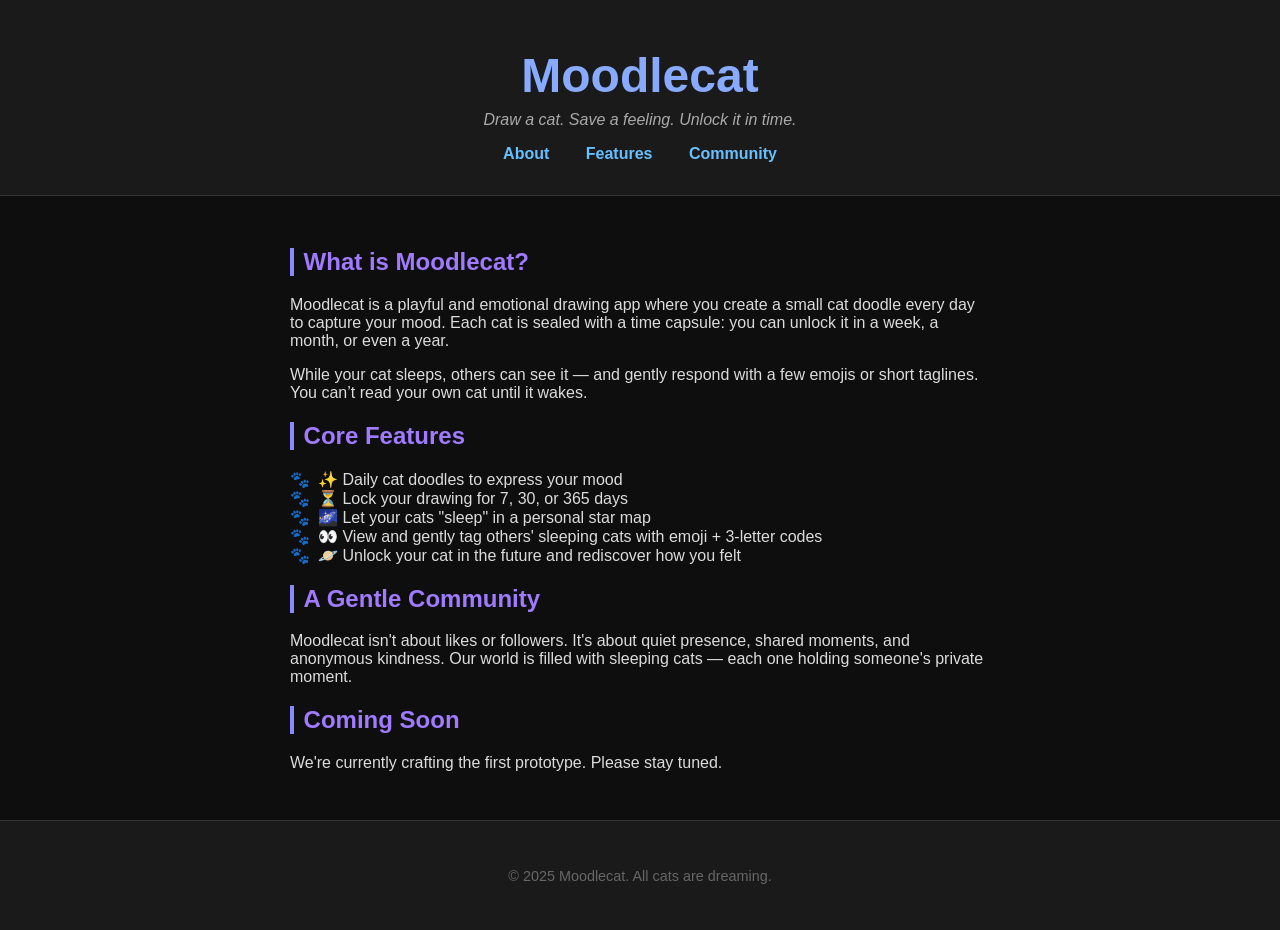
==== index.html @ 03dbb02b "Update index.html" ====
<!DOCTYPE html>
<html lang="en">
<head>
  <meta name="robots" content="noindex, nofollow">
  <meta charset="UTF-8" />
  <meta name="viewport" content="width=device-width, initial-scale=1.0" />
  <title>Moodlecat</title>
  <meta name="description" content="Moodlecat - draw a cat, seal your mood, and open it in time. A gentle creative time capsule app.">
  <meta name="keywords" content="Moodlecat, cat drawing app, mood journal, time capsule, emotional diary, creative log, anonymous messages">
  <meta name="author" content="Moodlecat Team">
  <meta property="og:title" content="Moodlecat" />
  <meta property="og:description" content="Draw a cat. Save a feeling. Unlock it in time." />
  <meta property="og:image" content="https://moodlecat.com/cover.png" />
  <meta property="og:url" content="https://moodlecat.com/" />
  <meta name="twitter:card" content="summary_large_image" />
  <link rel="stylesheet" href="styles.css" />
</head>
<body>
  <header>
    <h1>Moodlecat</h1>
    <p class="tagline">Draw a cat. Save a feeling. Unlock it in time.</p>
    <nav>
      <a href="#about">About</a>
      <a href="#features">Features</a>
      <a href="#community">Community</a>
      <!--<a href="https://github.com/YOUR_GITHUB_USERNAME/moodlecat" target="_blank">GitHub</a>-->
    </nav>
  </header>
  <main>
    <section id="about">
      <h2>What is Moodlecat?</h2>
      <p>Moodlecat is a playful and emotional drawing app where you create a small cat doodle every day to capture your mood. Each cat is sealed with a time capsule: you can unlock it in a week, a month, or even a year.</p>
      <p>While your cat sleeps, others can see it — and gently respond with a few emojis or short taglines. You can’t read your own cat until it wakes.</p>
    </section>
    <section id="features">
      <h2>Core Features</h2>
      <ul>
        <li>✨ Daily cat doodles to express your mood</li>
        <li>⏳ Lock your drawing for 7, 30, or 365 days</li>
        <li>🌌 Let your cats "sleep" in a personal star map</li>
        <li>👀 View and gently tag others' sleeping cats with emoji + 3-letter codes</li>
        <li>🪐 Unlock your cat in the future and rediscover how you felt</li>
      </ul>
    </section>
    <section id="community">
      <h2>A Gentle Community</h2>
      <p>Moodlecat isn't about likes or followers. It's about quiet presence, shared moments, and anonymous kindness. Our world is filled with sleeping cats — each one holding someone's private moment.</p>
    </section>
    <section id="join">
      <h2>Coming Soon</h2>
      <p>We're currently crafting the first prototype. Please stay tuned.</p>
    </section>
  </main>
  <footer>
    <p>&copy; 2025 Moodlecat. All cats are dreaming.</p>
  </footer>
</body>
</html>
---- styles.css ----
body {
  margin: 0;
  font-family: 'Inter', 'Helvetica Neue', sans-serif;
  background: #0e0e0e;
  color: #dcdcdc;
}
header {
  text-align: center;
  padding: 3rem 1rem 2rem;
  background: #1a1a1a;
  border-bottom: 1px solid #333;
}
h1 {
  font-size: 3rem;
  margin: 0;
  color: #88aaff;
}
.tagline {
  font-style: italic;
  color: #aaa;
  margin-top: 0.5rem;
}
nav a {
  margin: 0 1rem;
  color: #66c0ff;
  text-decoration: none;
  font-weight: bold;
}
nav a:hover {
  text-decoration: underline;
}
main {
  padding: 2rem 1rem;
  max-width: 700px;
  margin: auto;
}
h2 {
  border-left: 4px solid #8888ff;
  padding-left: 0.6rem;
  color: #a07aff;
}
ul {
  list-style: none;
  padding-left: 0;
}
ul li::before {
  content: '🐾';
  margin-right: 0.5rem;
}
footer {
  text-align: center;
  padding: 2rem 1rem;
  background: #1a1a1a;
  color: #666;
  font-size: 0.9rem;
  border-top: 1px solid #333;
}
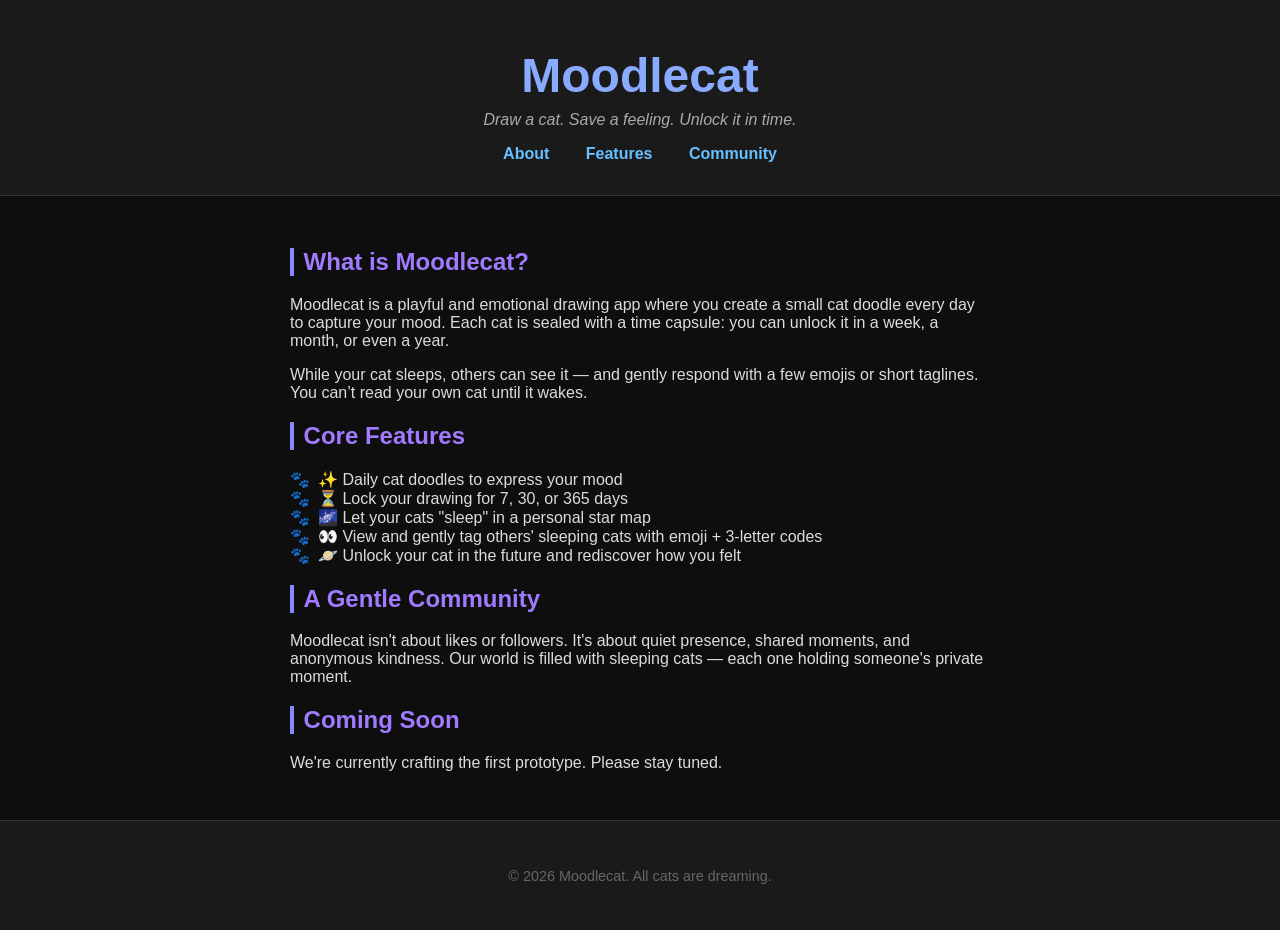
==== commit dc36fddf: "Update index.html" ====
--- a/index.html
+++ b/index.html
@@ -52,7 +52,16 @@
     </section>
   </main>
   <footer>
-    <p>&copy; 2025 Moodlecat. All cats are dreaming.</p>
+    <p>&copy; <span id="year"></span>  Moodlecat. All cats are dreaming.</p>
   </footer>
+    
+  <script>
+    // Set current year in footer
+    document.getElementById('year').textContent = new Date().getFullYear();
+
+  </script>
 </body>
+
+
+
 </html>
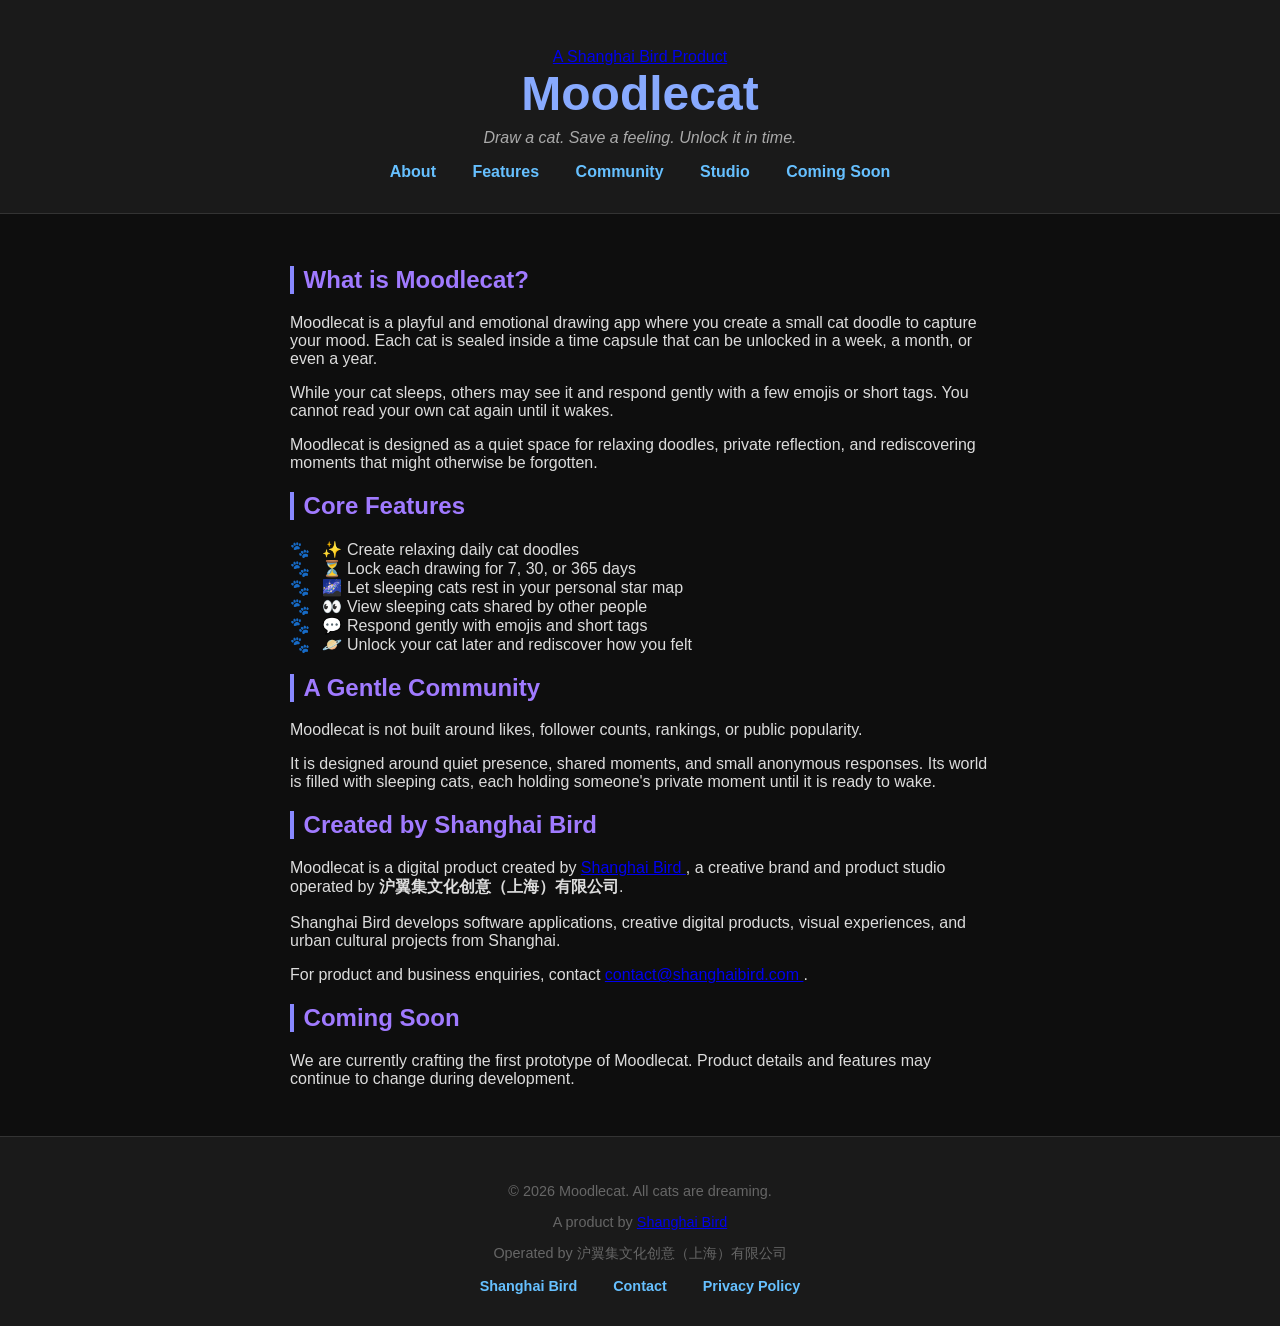
==== commit 61e6f84e: "Update index.html" ====
--- a/index.html
+++ b/index.html
@@ -1,67 +1,292 @@
 <!DOCTYPE html>
 <html lang="en">
 <head>
-  <meta name="robots" content="noindex, nofollow">
   <meta charset="UTF-8" />
-  <meta name="viewport" content="width=device-width, initial-scale=1.0" />
-  <title>Moodlecat</title>
-  <meta name="description" content="Moodlecat - draw a cat, seal your mood, and open it in time. A gentle creative time capsule app.">
-  <meta name="keywords" content="Moodlecat, cat drawing app, mood journal, time capsule, emotional diary, creative log, anonymous messages">
-  <meta name="author" content="Moodlecat Team">
+
+  <meta
+    name="viewport"
+    content="width=device-width, initial-scale=1.0"
+  />
+
+  <meta name="robots" content="index, follow" />
+
+  <title>Moodlecat · A Shanghai Bird Product</title>
+
+  <meta
+    name="description"
+    content="Moodlecat is a gentle creative app by Shanghai Bird. Draw a cat, save a feeling, seal it in a time capsule, and rediscover it in the future."
+  />
+
+  <meta
+    name="keywords"
+    content="Moodlecat, cat drawing app, relaxing doodle, mood journal, time capsule, emotional diary, creative log"
+  />
+
+  <meta
+    name="author"
+    content="沪翼集文化创意（上海）有限公司"
+  />
+
+  <meta
+    name="publisher"
+    content="Shanghai Bird"
+  />
+
+  <meta property="og:type" content="website" />
   <meta property="og:title" content="Moodlecat" />
-  <meta property="og:description" content="Draw a cat. Save a feeling. Unlock it in time." />
-  <meta property="og:image" content="https://moodlecat.com/cover.png" />
-  <meta property="og:url" content="https://moodlecat.com/" />
-  <meta name="twitter:card" content="summary_large_image" />
-  <link rel="stylesheet" href="styles.css" />
+
+  <meta
+    property="og:description"
+    content="Draw a cat. Save a feeling. Unlock it in time."
+  />
+
+  <meta
+    property="og:image"
+    content="https://moodlecat.com/cover.png"
+  />
+
+  <meta
+    property="og:url"
+    content="https://moodlecat.com/"
+  />
+
+  <meta
+    property="og:site_name"
+    content="Moodlecat"
+  />
+
+  <meta
+    name="twitter:card"
+    content="summary_large_image"
+  />
+
+  <link
+    rel="canonical"
+    href="https://moodlecat.com/"
+  />
+
+  <link
+    rel="stylesheet"
+    href="styles.css"
+  />
+
+  <script type="application/ld+json">
+  {
+    "@context": "https://schema.org",
+    "@type": "SoftwareApplication",
+    "name": "Moodlecat",
+    "url": "https://moodlecat.com/",
+    "description": "A gentle creative time capsule app for relaxing doodles and everyday feelings.",
+    "applicationCategory": "LifestyleApplication",
+    "operatingSystem": "iOS",
+    "creator": {
+      "@type": "Organization",
+      "name": "沪翼集文化创意（上海）有限公司",
+      "url": "https://shanghaibird.com/"
+    },
+    "publisher": {
+      "@type": "Organization",
+      "name": "Shanghai Bird",
+      "url": "https://shanghaibird.com/"
+    }
+  }
+  </script>
 </head>
+
 <body>
   <header>
+    <div class="product-owner">
+      <a
+        href="https://shanghaibird.com/"
+        target="_blank"
+        rel="noopener noreferrer"
+      >
+        A Shanghai Bird Product
+      </a>
+    </div>
+
     <h1>Moodlecat</h1>
-    <p class="tagline">Draw a cat. Save a feeling. Unlock it in time.</p>
-    <nav>
+
+    <p class="tagline">
+      Draw a cat. Save a feeling. Unlock it in time.
+    </p>
+
+    <nav aria-label="Primary navigation">
       <a href="#about">About</a>
       <a href="#features">Features</a>
       <a href="#community">Community</a>
-      <!--<a href="https://github.com/YOUR_GITHUB_USERNAME/moodlecat" target="_blank">GitHub</a>-->
+      <a href="#studio">Studio</a>
+      <a href="#join">Coming Soon</a>
     </nav>
   </header>
+
   <main>
     <section id="about">
       <h2>What is Moodlecat?</h2>
-      <p>Moodlecat is a playful and emotional drawing app where you create a small cat doodle every day to capture your mood. Each cat is sealed with a time capsule: you can unlock it in a week, a month, or even a year.</p>
-      <p>While your cat sleeps, others can see it — and gently respond with a few emojis or short taglines. You can’t read your own cat until it wakes.</p>
-    </section>
+
+      <p>
+        Moodlecat is a playful and emotional drawing app where
+        you create a small cat doodle to capture your mood.
+        Each cat is sealed inside a time capsule that can be
+        unlocked in a week, a month, or even a year.
+      </p>
+
+      <p>
+        While your cat sleeps, others may see it and respond
+        gently with a few emojis or short tags. You cannot read
+        your own cat again until it wakes.
+      </p>
+
+      <p>
+        Moodlecat is designed as a quiet space for relaxing
+        doodles, private reflection, and rediscovering moments
+        that might otherwise be forgotten.
+      </p>
+    </section>
+
     <section id="features">
       <h2>Core Features</h2>
+
       <ul>
-        <li>✨ Daily cat doodles to express your mood</li>
-        <li>⏳ Lock your drawing for 7, 30, or 365 days</li>
-        <li>🌌 Let your cats "sleep" in a personal star map</li>
-        <li>👀 View and gently tag others' sleeping cats with emoji + 3-letter codes</li>
-        <li>🪐 Unlock your cat in the future and rediscover how you felt</li>
+        <li>
+          ✨ Create relaxing daily cat doodles
+        </li>
+
+        <li>
+          ⏳ Lock each drawing for 7, 30, or 365 days
+        </li>
+
+        <li>
+          🌌 Let sleeping cats rest in your personal star map
+        </li>
+
+        <li>
+          👀 View sleeping cats shared by other people
+        </li>
+
+        <li>
+          💬 Respond gently with emojis and short tags
+        </li>
+
+        <li>
+          🪐 Unlock your cat later and rediscover how you felt
+        </li>
       </ul>
     </section>
+
     <section id="community">
       <h2>A Gentle Community</h2>
-      <p>Moodlecat isn't about likes or followers. It's about quiet presence, shared moments, and anonymous kindness. Our world is filled with sleeping cats — each one holding someone's private moment.</p>
-    </section>
+
+      <p>
+        Moodlecat is not built around likes, follower counts,
+        rankings, or public popularity.
+      </p>
+
+      <p>
+        It is designed around quiet presence, shared moments,
+        and small anonymous responses. Its world is filled with
+        sleeping cats, each holding someone's private moment
+        until it is ready to wake.
+      </p>
+    </section>
+
+    <section id="studio">
+      <h2>Created by Shanghai Bird</h2>
+
+      <p>
+        Moodlecat is a digital product created by
+        <a
+          href="https://shanghaibird.com/"
+          target="_blank"
+          rel="noopener noreferrer"
+        >
+          Shanghai Bird
+        </a>,
+        a creative brand and product studio operated by
+        <strong>沪翼集文化创意（上海）有限公司</strong>.
+      </p>
+
+      <p>
+        Shanghai Bird develops software applications,
+        creative digital products, visual experiences,
+        and urban cultural projects from Shanghai.
+      </p>
+
+      <p>
+        For product and business enquiries, contact
+        <a href="mailto:contact@shanghaibird.com">
+          contact@shanghaibird.com
+        </a>.
+      </p>
+    </section>
+
     <section id="join">
       <h2>Coming Soon</h2>
-      <p>We're currently crafting the first prototype. Please stay tuned.</p>
+
+      <p>
+        We are currently crafting the first prototype of
+        Moodlecat. Product details and features may continue
+        to change during development.
+      </p>
     </section>
   </main>
+
   <footer>
-    <p>&copy; <span id="year"></span>  Moodlecat. All cats are dreaming.</p>
+    <div class="footer-brand">
+      <p>
+        &copy;
+        <span id="year"></span>
+        Moodlecat. All cats are dreaming.
+      </p>
+
+      <p>
+        A product by
+        <a
+          href="https://shanghaibird.com/"
+          target="_blank"
+          rel="noopener noreferrer"
+        >
+          Shanghai Bird
+        </a>
+      </p>
+
+      <p>
+        Operated by 沪翼集文化创意（上海）有限公司
+      </p>
+    </div>
+
+    <nav
+      class="footer-links"
+      aria-label="Footer navigation"
+    >
+      <a href="https://shanghaibird.com/">
+        Shanghai Bird
+      </a>
+
+      <a href="mailto:contact@shanghaibird.com">
+        Contact
+      </a>
+
+      <!-- Replace this URL with the actual Moodlecat privacy policy URL -->
+      <a href="/privacy.html">
+        Privacy Policy
+      </a>
+    </nav>
   </footer>
-    
+
   <script>
     // Set current year in footer
-    document.getElementById('year').textContent = new Date().getFullYear();
-
+    (function () {
+      var yearElement = document.getElementById("year");
+
+      if (!yearElement) {
+        return;
+      }
+
+      yearElement.textContent = String(
+        new Date().getFullYear()
+      );
+    })();
   </script>
 </body>
-
-
-
 </html>
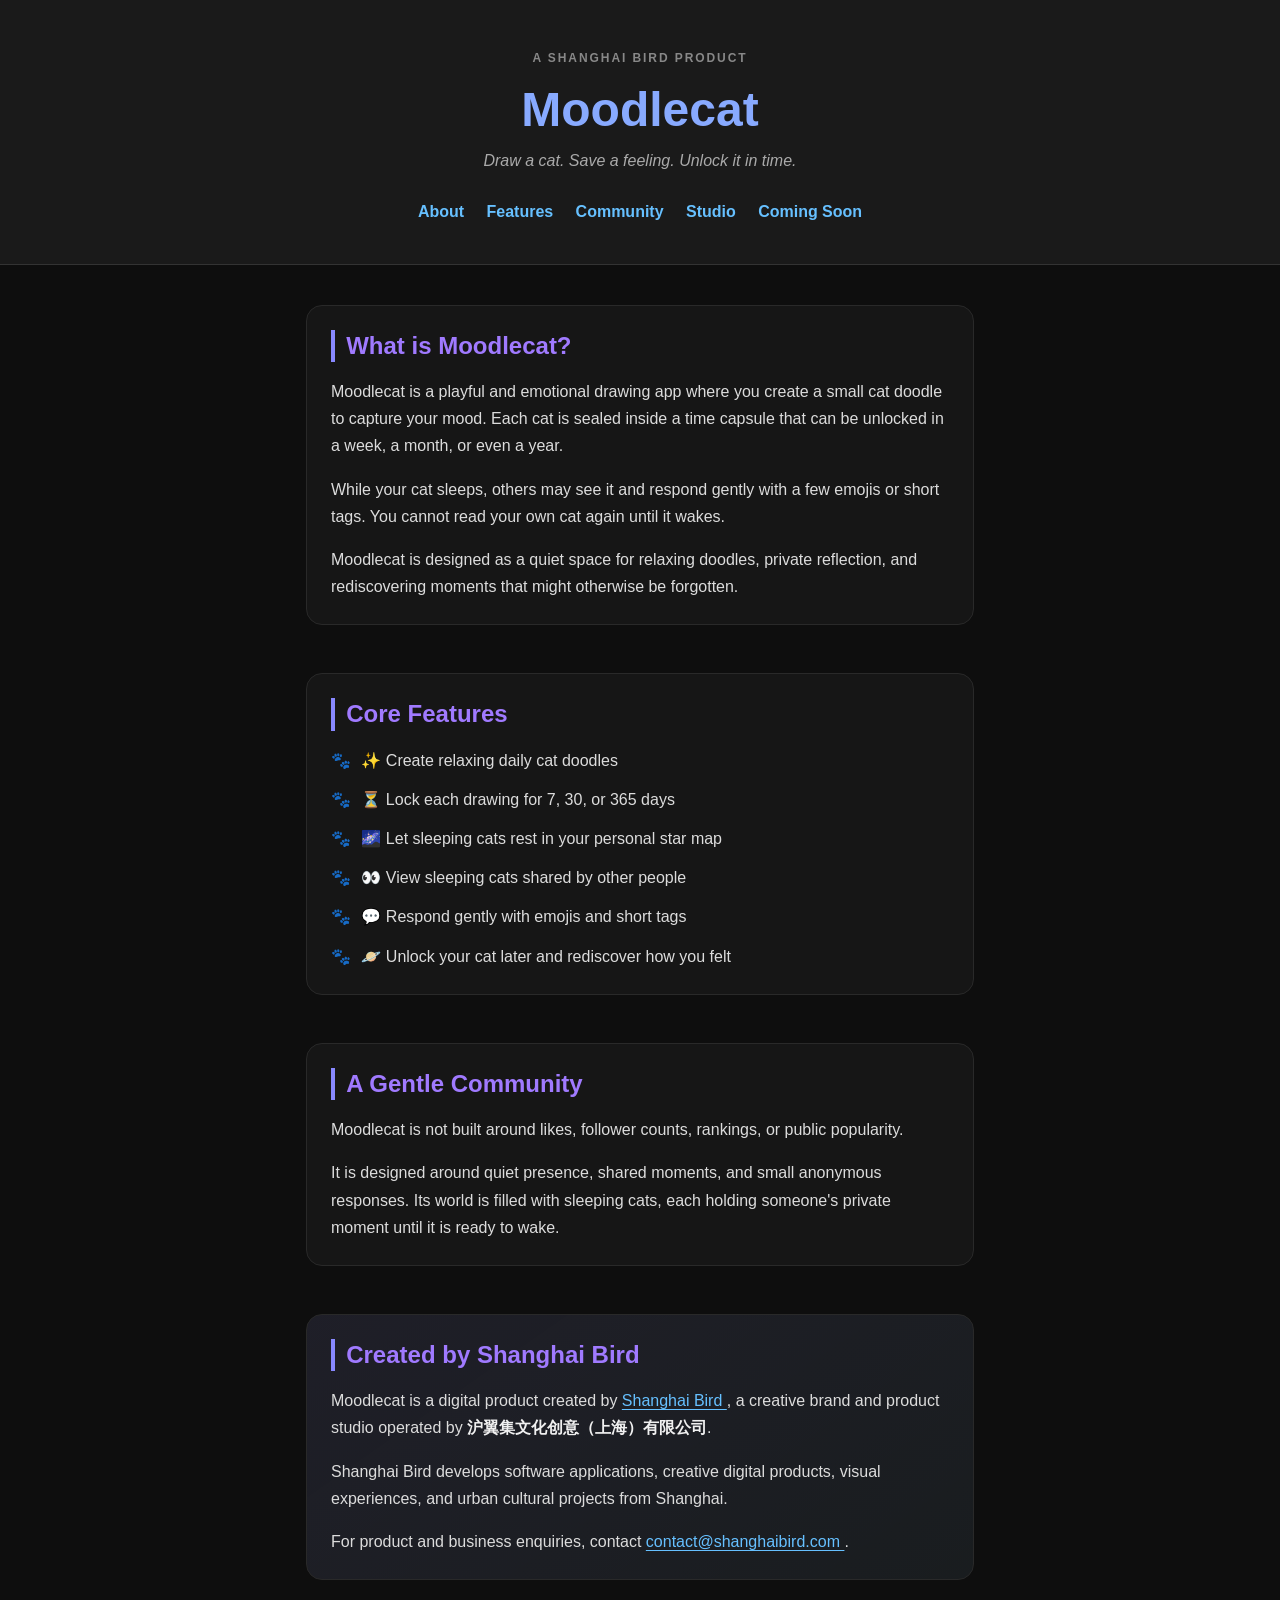
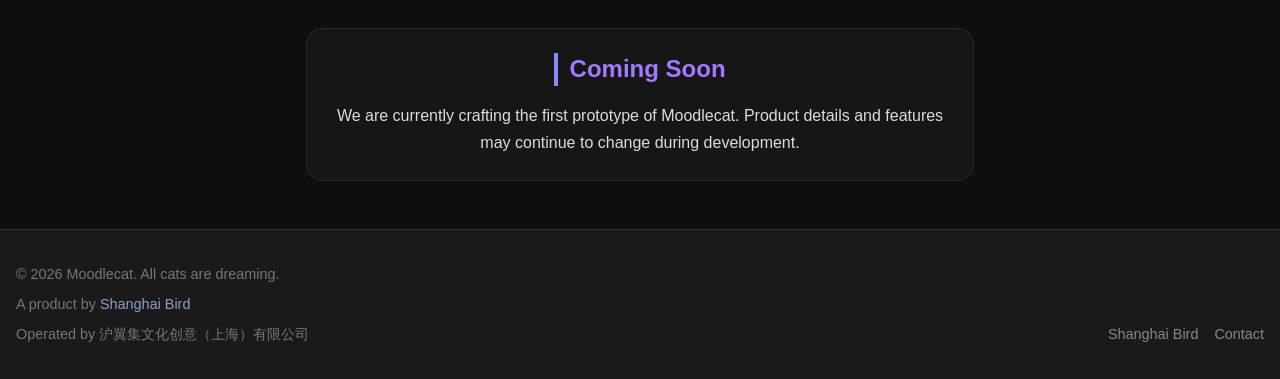
==== commit f81b6fa3: "Update index.html" ====
--- a/index.html
+++ b/index.html
@@ -259,7 +259,7 @@
       class="footer-links"
       aria-label="Footer navigation"
     >
-      <a href="https://shanghaibird.com/">
+      <a href="https://shanghaibird.com/" target="_blank">
         Shanghai Bird
       </a>
 
@@ -267,10 +267,10 @@
         Contact
       </a>
 
-      <!-- Replace this URL with the actual Moodlecat privacy policy URL -->
+      <!-- Replace this URL with the actual Moodlecat privacy policy URL 
       <a href="/privacy.html">
         Privacy Policy
-      </a>
+      </a>-->
     </nav>
   </footer>
 
--- a/styles.css
+++ b/styles.css
@@ -1,57 +1,359 @@
+/* Global */
+* {
+  box-sizing: border-box;
+}
+
+html {
+  scroll-behavior: smooth;
+}
+
 body {
   margin: 0;
-  font-family: 'Inter', 'Helvetica Neue', sans-serif;
+
+  font-family:
+    "Inter",
+    "Helvetica Neue",
+    Arial,
+    sans-serif;
+
   background: #0e0e0e;
   color: #dcdcdc;
-}
+
+  line-height: 1.7;
+}
+
+a {
+  color: #66c0ff;
+  text-underline-offset: 3px;
+  text-decoration-thickness: 1px;
+}
+
+a:hover {
+  color: #9dd8ff;
+}
+
+button,
+a {
+  -webkit-tap-highlight-color: transparent;
+}
+
+/* Header */
 header {
+  padding: 3rem 1rem 2.4rem;
+
   text-align: center;
-  padding: 3rem 1rem 2rem;
+
   background: #1a1a1a;
   border-bottom: 1px solid #333;
 }
+
+.product-owner {
+  margin-bottom: 0.8rem;
+
+  font-size: 0.75rem;
+  font-weight: 600;
+  letter-spacing: 0.16em;
+
+  text-transform: uppercase;
+}
+
+.product-owner a {
+  color: #888;
+  text-decoration: none;
+}
+
+.product-owner a:hover {
+  color: #b7b7b7;
+}
+
 h1 {
+  margin: 0;
+
   font-size: 3rem;
-  margin: 0;
+  line-height: 1.2;
+
   color: #88aaff;
 }
+
 .tagline {
+  margin-top: 0.5rem;
+  margin-bottom: 1.5rem;
+
   font-style: italic;
   color: #aaa;
-  margin-top: 0.5rem;
-}
+}
+
+/* Navigation */
+header nav {
+  display: flex;
+  justify-content: center;
+  flex-wrap: wrap;
+  gap: 0.75rem 1.4rem;
+}
+
 nav a {
-  margin: 0 1rem;
   color: #66c0ff;
+
+  font-weight: 600;
   text-decoration: none;
-  font-weight: bold;
-}
+}
+
 nav a:hover {
   text-decoration: underline;
 }
+
+/* Main content */
 main {
+  width: 100%;
+  max-width: 700px;
+
+  margin: 0 auto;
+  padding: 2.5rem 1rem 3rem;
+}
+
+section {
+  margin-bottom: 3rem;
+}
+
+section:last-child {
+  margin-bottom: 0;
+}
+
+h2 {
+  margin-top: 0;
+  margin-bottom: 1rem;
+  padding-left: 0.7rem;
+
+  font-size: 1.5rem;
+  line-height: 1.35;
+
+  color: #a07aff;
+  border-left: 4px solid #8888ff;
+}
+
+p {
+  margin-top: 0;
+  margin-bottom: 1rem;
+}
+
+p:last-child {
+  margin-bottom: 0;
+}
+
+strong {
+  color: #eeeeee;
+  font-weight: 600;
+}
+
+/* Feature list */
+ul {
+  margin: 0;
+  padding-left: 0;
+
+  list-style: none;
+}
+
+ul li {
+  position: relative;
+
+  margin-bottom: 0.75rem;
+  padding-left: 1.9rem;
+}
+
+ul li:last-child {
+  margin-bottom: 0;
+}
+
+ul li::before {
+  content: "🐾";
+
+  position: absolute;
+  left: 0;
+  top: 0;
+}
+
+/* Section cards */
+#about,
+#features,
+#community,
+#studio,
+#join {
+  padding: 1.5rem;
+
+  background: #161616;
+  border: 1px solid #292929;
+  border-radius: 16px;
+}
+
+#studio {
+  background:
+    linear-gradient(
+      145deg,
+      rgba(136, 136, 255, 0.08),
+      rgba(102, 192, 255, 0.04)
+    ),
+    #161616;
+}
+
+#studio strong {
+  color: #f0f0f0;
+}
+
+/* Coming soon section */
+#join {
+  text-align: center;
+}
+
+#join h2 {
+  display: inline-block;
+}
+
+/* Footer */
+footer {
   padding: 2rem 1rem;
-  max-width: 700px;
-  margin: auto;
-}
-h2 {
-  border-left: 4px solid #8888ff;
-  padding-left: 0.6rem;
-  color: #a07aff;
-}
-ul {
-  list-style: none;
-  padding-left: 0;
-}
-ul li::before {
-  content: '🐾';
-  margin-right: 0.5rem;
-}
-footer {
-  text-align: center;
-  padding: 2rem 1rem;
+
+  display: flex;
+  justify-content: space-between;
+  align-items: flex-end;
+  flex-wrap: wrap;
+  gap: 1.5rem;
+
   background: #1a1a1a;
-  color: #666;
+  color: #777;
+
   font-size: 0.9rem;
+
   border-top: 1px solid #333;
-}+}
+
+.footer-brand {
+  max-width: 620px;
+
+  text-align: left;
+}
+
+.footer-brand p {
+  margin: 0;
+}
+
+.footer-brand p + p {
+  margin-top: 0.35rem;
+}
+
+.footer-brand a {
+  color: #8d9fc7;
+  text-decoration: none;
+}
+
+.footer-brand a:hover {
+  color: #b6c7ef;
+  text-decoration: underline;
+}
+
+.footer-links {
+  display: flex;
+  justify-content: flex-end;
+  flex-wrap: wrap;
+  gap: 0.75rem 1rem;
+
+  text-align: right;
+}
+
+.footer-links a {
+  color: #888;
+  font-weight: 500;
+  white-space: nowrap;
+
+  text-decoration: none;
+}
+
+.footer-links a:hover {
+  color: #bbb;
+  text-decoration: underline;
+}
+
+/* Selection */
+::selection {
+  color: #ffffff;
+  background: rgba(136, 136, 255, 0.55);
+}
+
+/* Accessibility */
+a:focus-visible {
+  outline: 2px solid #88aaff;
+  outline-offset: 4px;
+  border-radius: 3px;
+}
+
+/* Tablet and mobile */
+@media (max-width: 720px) {
+  header {
+    padding: 2.5rem 1rem 2rem;
+  }
+
+  h1 {
+    font-size: 2.5rem;
+  }
+
+  main {
+    padding-top: 2rem;
+  }
+
+  footer {
+    align-items: flex-start;
+    flex-direction: column;
+  }
+
+  .footer-links {
+    justify-content: flex-start;
+    text-align: left;
+  }
+}
+
+@media (max-width: 480px) {
+  header {
+    padding: 2.2rem 1rem 1.8rem;
+  }
+
+  h1 {
+    font-size: 2.15rem;
+  }
+
+  .tagline {
+    font-size: 0.95rem;
+  }
+
+  header nav {
+    gap: 0.6rem 1rem;
+  }
+
+  header nav a {
+    font-size: 0.9rem;
+  }
+
+  main {
+    padding: 1.5rem 0.85rem 2.5rem;
+  }
+
+  section {
+    margin-bottom: 1.8rem;
+  }
+
+  #about,
+  #features,
+  #community,
+  #studio,
+  #join {
+    padding: 1.2rem;
+    border-radius: 14px;
+  }
+
+  h2 {
+    font-size: 1.3rem;
+  }
+
+  footer {
+    padding: 1.6rem 1rem;
+    font-size: 0.82rem;
+  }
+}
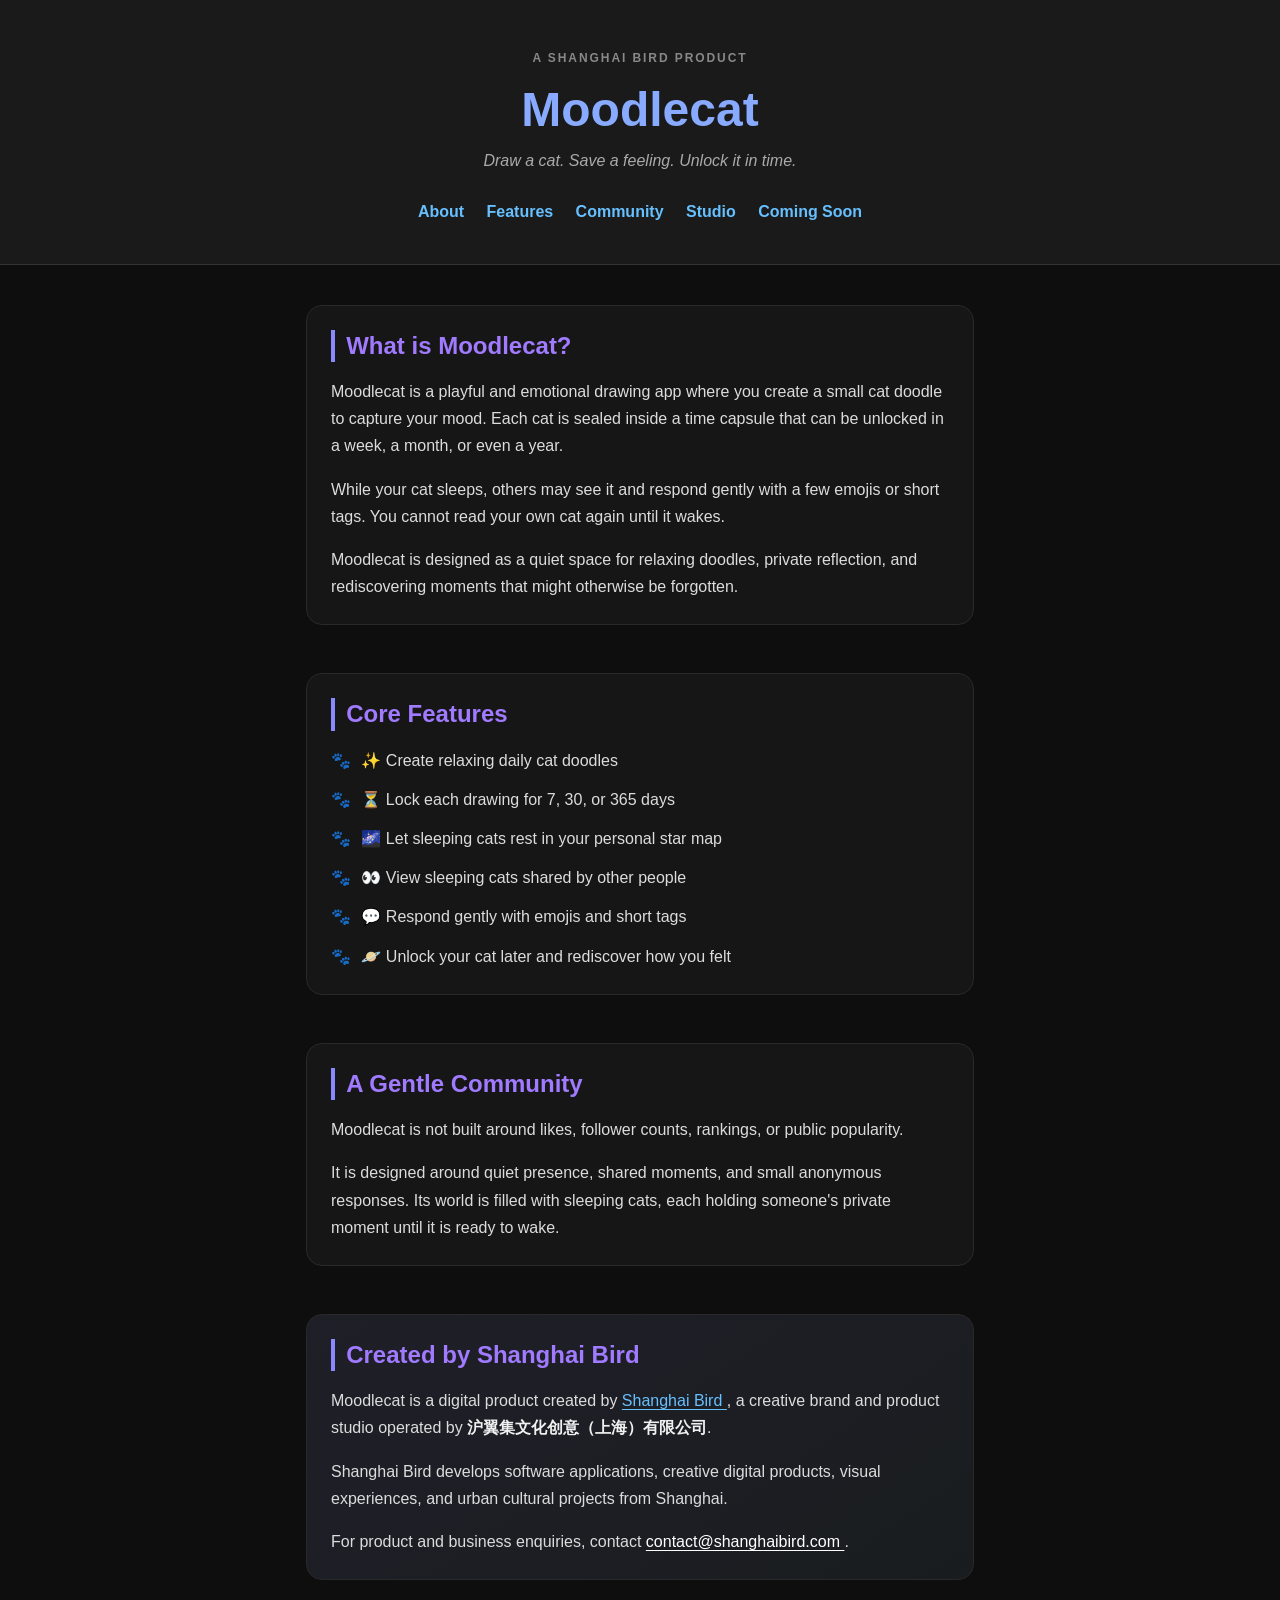
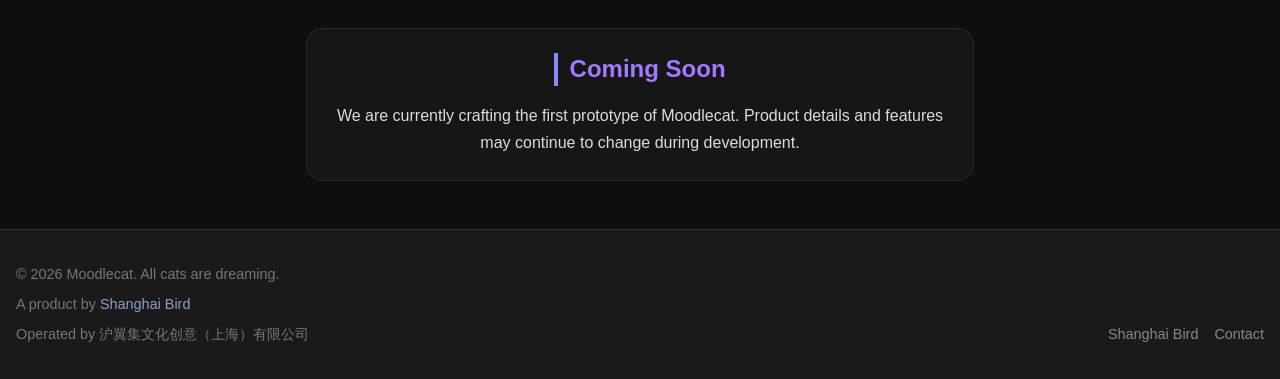
==== commit 78a190c3: "Update index.html" ====
--- a/index.html
+++ b/index.html
@@ -214,7 +214,7 @@
 
       <p>
         For product and business enquiries, contact
-        <a href="mailto:contact@shanghaibird.com">
+        <a href="mailto:contact@shanghaibird.com" style="color:#fff;">
           contact@shanghaibird.com
         </a>.
       </p>
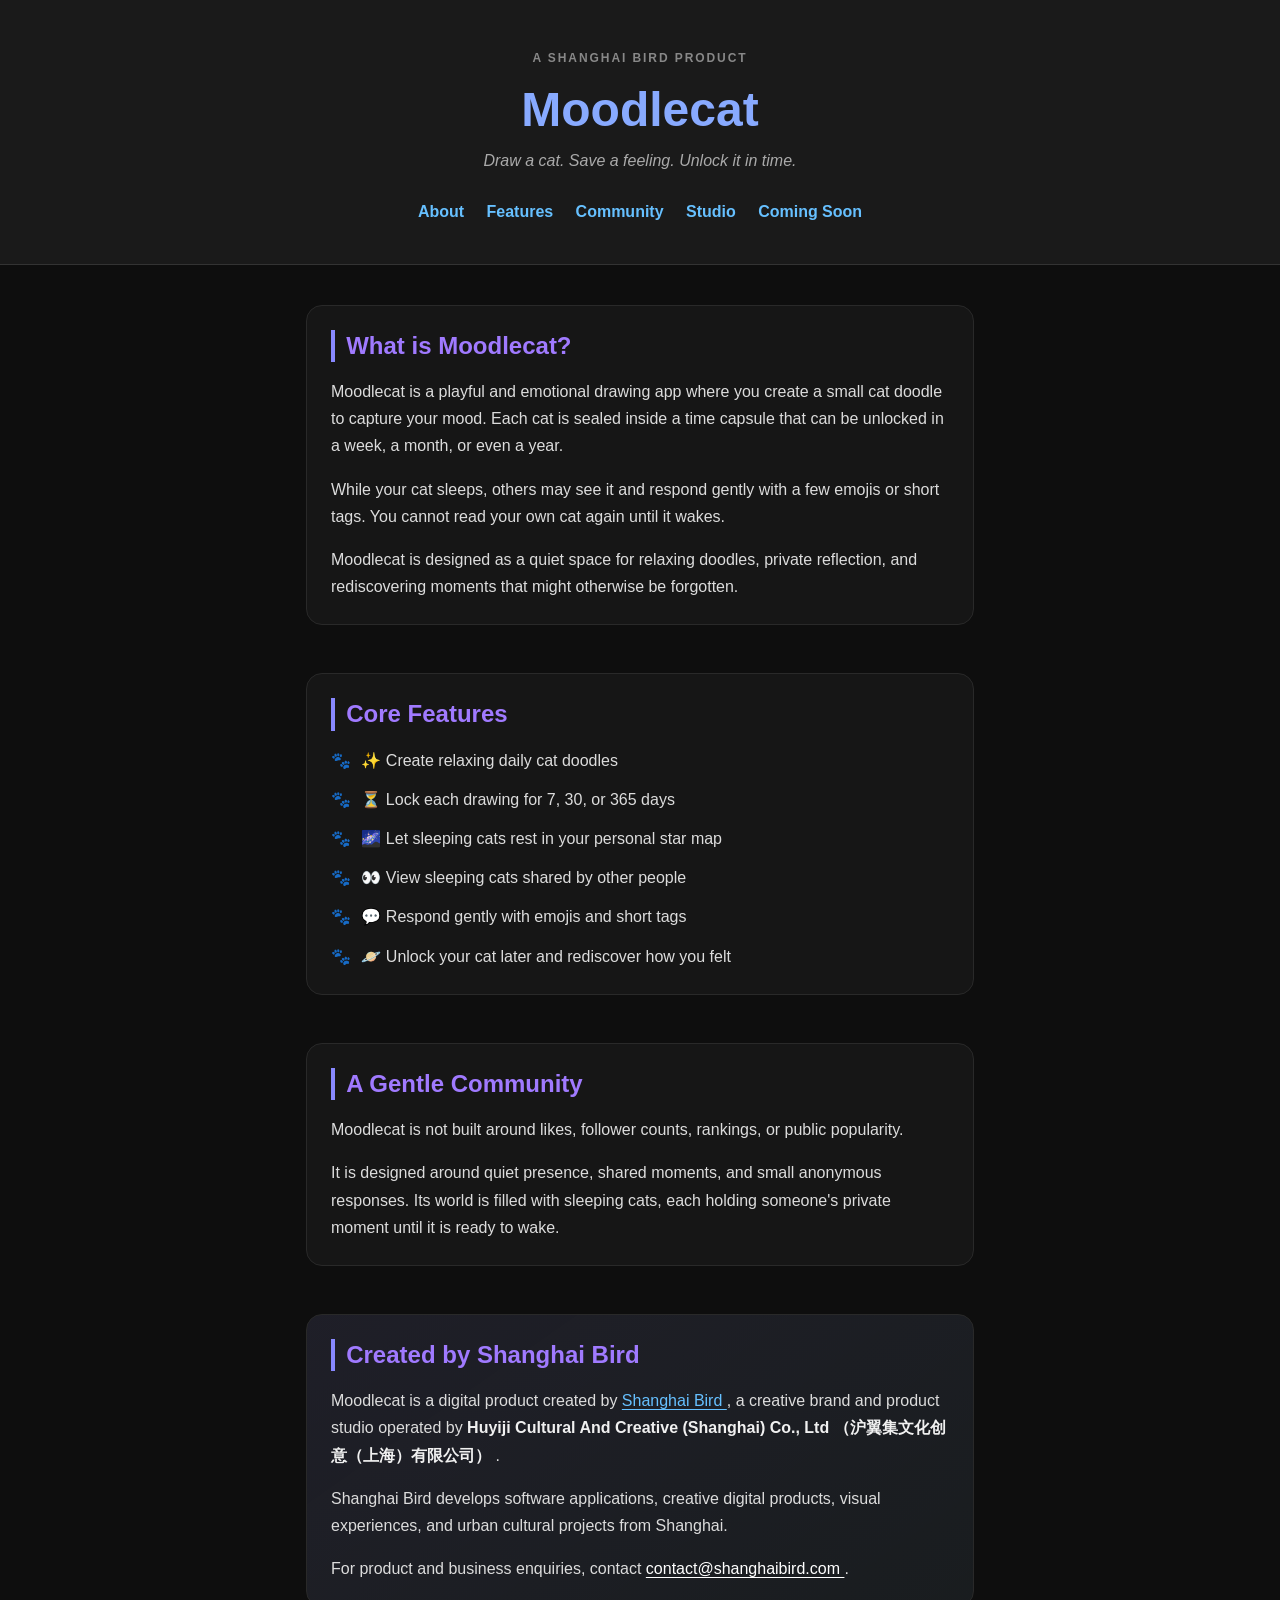
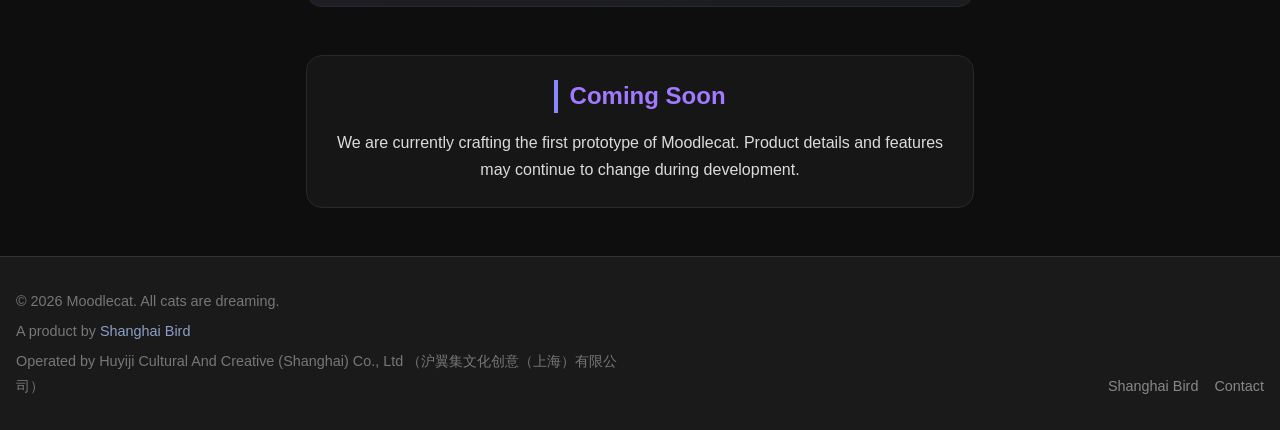
==== commit 2b113177: "Update index.html" ====
--- a/index.html
+++ b/index.html
@@ -24,7 +24,7 @@
 
   <meta
     name="author"
-    content="沪翼集文化创意（上海）有限公司"
+    content="Huyiji Cultural And Creative (Shanghai) Co., Ltd（沪翼集文化创意（上海）有限公司）"
   />
 
   <meta
@@ -81,7 +81,8 @@
     "operatingSystem": "iOS",
     "creator": {
       "@type": "Organization",
-      "name": "沪翼集文化创意（上海）有限公司",
+      "name": "Huyiji Cultural And Creative (Shanghai) Co., Ltd",
+      "alternateName": "沪翼集文化创意（上海）有限公司",
       "url": "https://shanghaibird.com/"
     },
     "publisher": {
@@ -203,7 +204,10 @@
           Shanghai Bird
         </a>,
         a creative brand and product studio operated by
-        <strong>沪翼集文化创意（上海）有限公司</strong>.
+        <strong>
+          Huyiji Cultural And Creative (Shanghai) Co., Ltd
+          （沪翼集文化创意（上海）有限公司）
+        </strong>.
       </p>
 
       <p>
@@ -251,7 +255,8 @@
       </p>
 
       <p>
-        Operated by 沪翼集文化创意（上海）有限公司
+        Operated by Huyiji Cultural And Creative (Shanghai) Co., Ltd
+        （沪翼集文化创意（上海）有限公司）
       </p>
     </div>
 
@@ -267,7 +272,7 @@
         Contact
       </a>
 
-      <!-- Replace this URL with the actual Moodlecat privacy policy URL 
+      <!-- Replace this URL with the actual Moodlecat privacy policy URL
       <a href="/privacy.html">
         Privacy Policy
       </a>-->
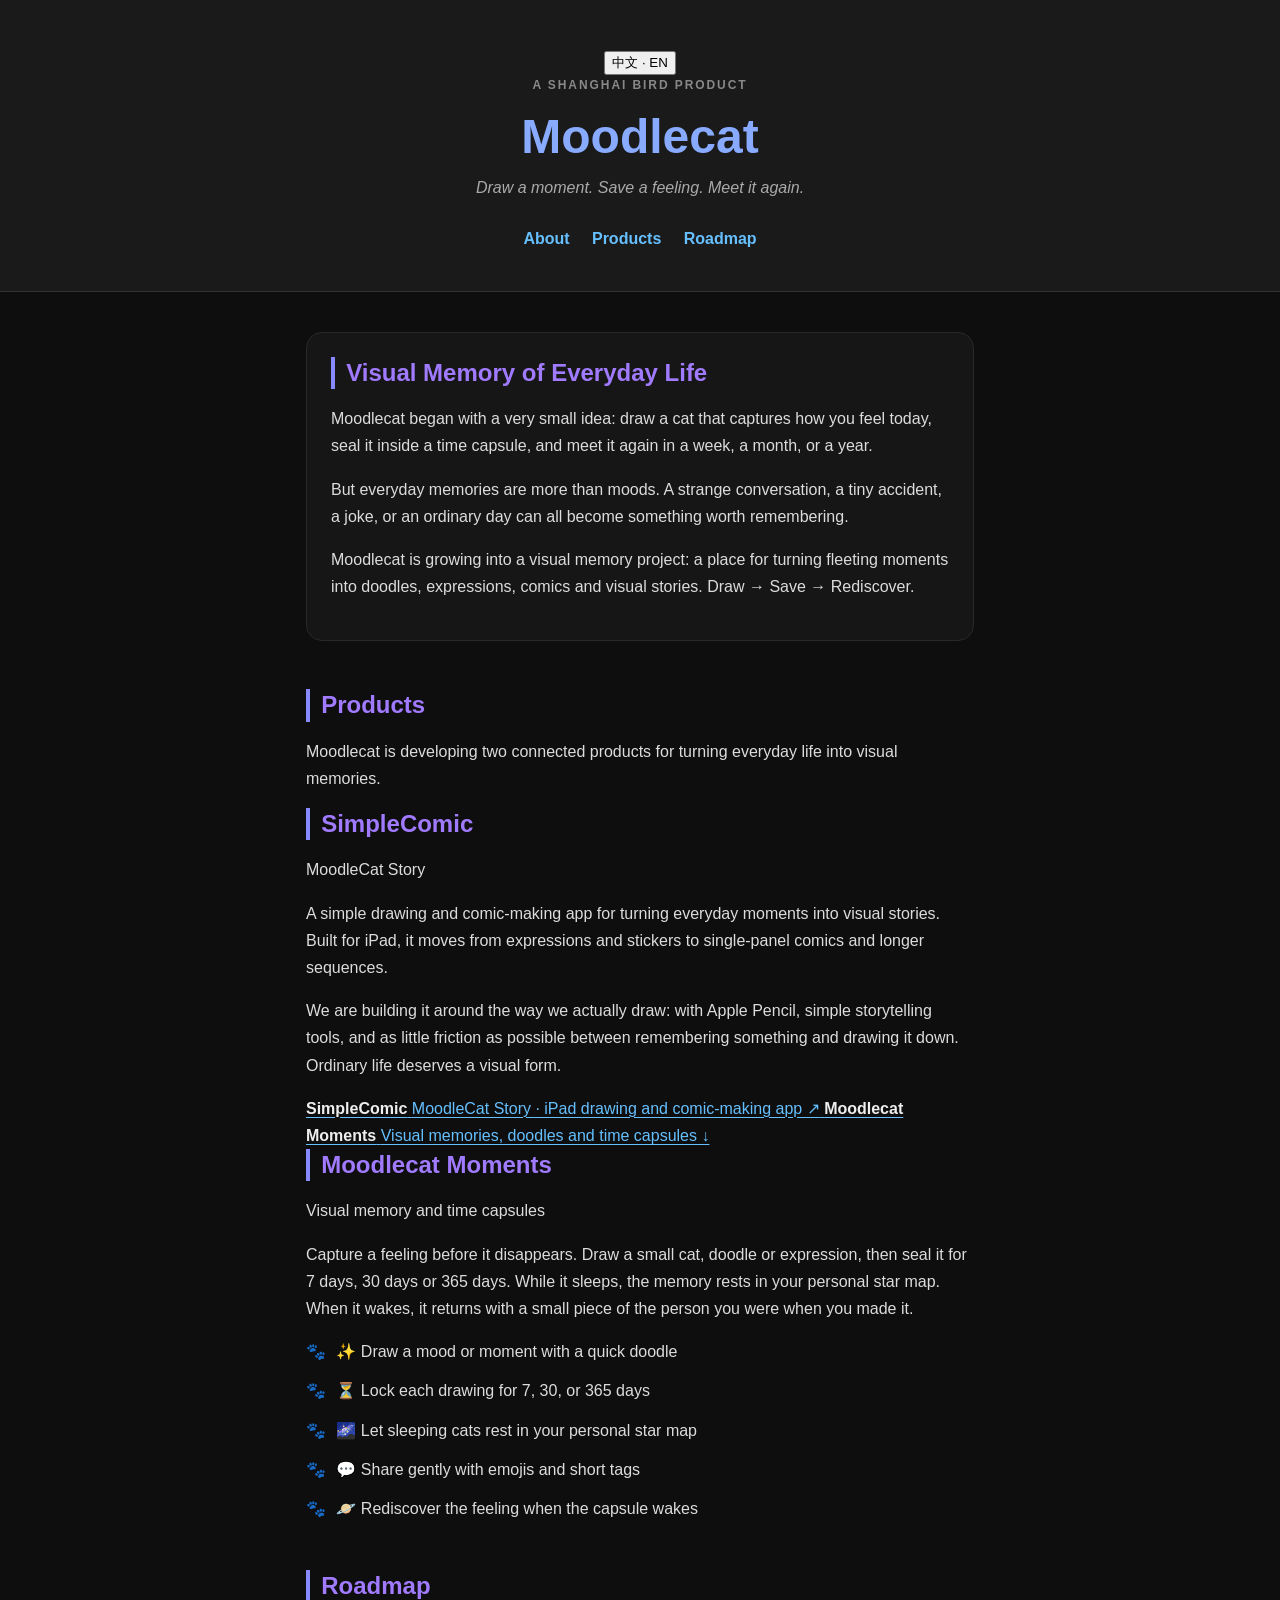
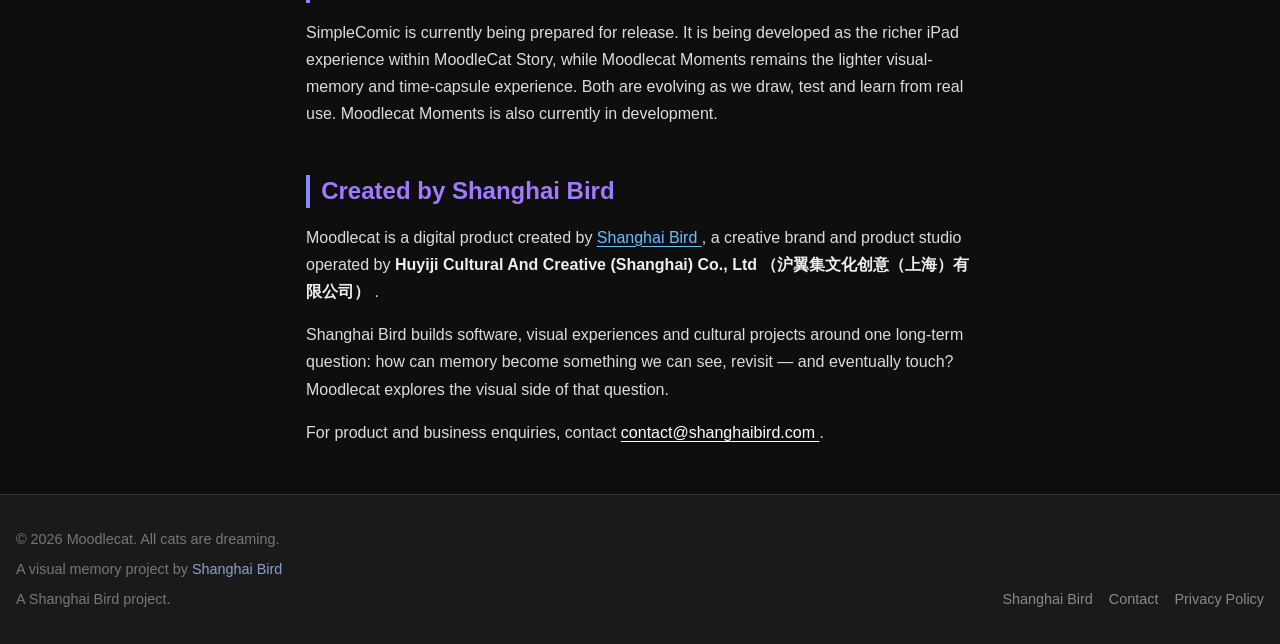
==== commit d4beda64: "Update index.html" ====
--- a/index.html
+++ b/index.html
@@ -10,11 +10,11 @@
 
   <meta name="robots" content="index, follow" />
 
-  <title>Moodlecat · A Shanghai Bird Product</title>
+  <title>Moodlecat · Visual Memory of Everyday Life</title>
 
   <meta
     name="description"
-    content="Moodlecat is a gentle creative app by Shanghai Bird. Draw a cat, save a feeling, seal it in a time capsule, and rediscover it in the future."
+    content="Moodlecat is Shanghai Bird's visual memory project. Draw a moment, save a feeling, and meet it again."
   />
 
   <meta
@@ -94,8 +94,19 @@
   </script>
 </head>
 
-<body>
+<body class="lang-en">
   <header>
+    <button
+      id="lang-switch"
+      class="lang-switch-btn"
+      type="button"
+      aria-label="Switch language"
+    >
+      <span class="zh-label">中文</span>
+      <span aria-hidden="true"> · </span>
+      <span class="en-label active">EN</span>
+    </button>
+
     <div class="product-owner">
       <a
         href="https://shanghaibird.com/"
@@ -108,93 +119,191 @@
 
     <h1>Moodlecat</h1>
 
-    <p class="tagline">
-      Draw a cat. Save a feeling. Unlock it in time.
+    <p class="tagline en">
+      Draw a moment. Save a feeling. Meet it again.
     </p>
 
+    <p class="tagline zh">
+      画下此刻，保存感受，在未来重新遇见它。
+    </p>
+
     <nav aria-label="Primary navigation">
-      <a href="#about">About</a>
-      <a href="#features">Features</a>
-      <a href="#community">Community</a>
-      <a href="#studio">Studio</a>
-      <a href="#join">Coming Soon</a>
+      <a class="en" href="#about">About</a>
+      <a class="zh" href="#about">关于</a>
+      <a class="en" href="#products">Products</a>
+      <a class="zh" href="#products">产品</a>
+      <a class="en" href="#roadmap">Roadmap</a>
+      <a class="zh" href="#roadmap">开发计划</a>
     </nav>
   </header>
 
   <main>
     <section id="about">
-      <h2>What is Moodlecat?</h2>
-
-      <p>
-        Moodlecat is a playful and emotional drawing app where
-        you create a small cat doodle to capture your mood.
-        Each cat is sealed inside a time capsule that can be
-        unlocked in a week, a month, or even a year.
-      </p>
-
-      <p>
-        While your cat sleeps, others may see it and respond
-        gently with a few emojis or short tags. You cannot read
-        your own cat again until it wakes.
-      </p>
-
-      <p>
-        Moodlecat is designed as a quiet space for relaxing
-        doodles, private reflection, and rediscovering moments
-        that might otherwise be forgotten.
+      <h2 class="en">Visual Memory of Everyday Life</h2>
+      <h2 class="zh">日常生活的视觉记忆</h2>
+
+      <p class="en">
+        Moodlecat began with a very small idea: draw a cat that
+        captures how you feel today, seal it inside a time capsule,
+        and meet it again in a week, a month, or a year.
+      </p>
+
+      <p class="zh">
+        Moodlecat 最初来自一个很小的想法：画一只代表今天心情的猫，
+        把它封进时间胶囊，在一周、一个月或一年之后重新遇见它。
+      </p>
+
+      <p class="en">
+        But everyday memories are more than moods. A strange
+        conversation, a tiny accident, a joke, or an ordinary day
+        can all become something worth remembering.
+      </p>
+
+      <p class="zh">
+        但日常记忆并不只有情绪。它也可能是一句奇怪的对话、一个小意外、
+        一个笑话，或者某个后来突然觉得值得留下来的普通日子。
+      </p>
+
+      <p class="en">
+        Moodlecat is growing into a visual memory project: a place
+        for turning fleeting moments into doodles, expressions,
+        comics and visual stories. Draw → Save → Rediscover.
+      </p>
+
+      <p class="zh">
+        Moodlecat 正在逐渐成为一个视觉记忆项目：把容易消失的瞬间转化成
+        涂鸦、表情、漫画和视觉故事。画下来 → 保存 → 再次遇见。
       </p>
     </section>
 
-    <section id="features">
-      <h2>Core Features</h2>
-
-      <ul>
-        <li>
-          ✨ Create relaxing daily cat doodles
-        </li>
-
-        <li>
-          ⏳ Lock each drawing for 7, 30, or 365 days
-        </li>
-
-        <li>
-          🌌 Let sleeping cats rest in your personal star map
-        </li>
-
-        <li>
-          👀 View sleeping cats shared by other people
-        </li>
-
-        <li>
-          💬 Respond gently with emojis and short tags
-        </li>
-
-        <li>
-          🪐 Unlock your cat later and rediscover how you felt
-        </li>
-      </ul>
+    <section id="products">
+      <h2 class="products-title en">Products</h2>
+      <h2 class="products-title zh">产品</h2>
+
+      <p class="products-intro en">
+        Moodlecat is developing two connected products for turning
+        everyday life into visual memories.
+      </p>
+
+      <p class="products-intro zh">
+        Moodlecat 正在开发两个相互连接的产品，
+        把日常生活转化成可以再次遇见的视觉记忆。
+      </p>
+
+      <div class="product-subsection">
+      <h2 class="product-name en">SimpleComic</h2>
+      <h2 class="product-name zh">SimpleComic / 简单漫画</h2>
+
+      <p class="product-kicker">
+        MoodleCat Story
+      </p>
+
+      <p class="en">
+        A simple drawing and comic-making app for turning everyday
+        moments into visual stories. Built for iPad, it moves from
+        expressions and stickers to single-panel comics and longer
+        sequences.
+      </p>
+
+      <p class="zh">
+        一个把日常瞬间画成视觉故事的简单漫画创作 App。
+        它主要面向 iPad，从简单表情、贴纸和单格漫画，到更完整的连续漫画，
+        都可以在这里慢慢完成。
+      </p>
+
+      <p class="en">
+        We are building it around the way we actually draw: with
+        Apple Pencil, simple storytelling tools, and as little
+        friction as possible between remembering something and
+        drawing it down. Ordinary life deserves a visual form.
+      </p>
+
+      <p class="zh">
+        我们按照自己真正每天画画的方式设计它：Apple Pencil、简单的故事工具，
+        以及尽可能缩短“突然想起一件事”和“真正把它画下来”之间的距离。
+        普通生活也值得拥有一种可以被留下来的视觉形式。
+      </p>
+      </div>
+
+      <div class="product-links">
+        <a class="product-link-card" href="simplecomic/index.html" target="_blank" rel="noopener noreferrer">
+          <strong class="en">SimpleComic</strong>
+          <strong class="zh">SimpleComic / 简单漫画</strong>
+          <span class="en">MoodleCat Story · iPad drawing and comic-making app ↗</span>
+          <span class="zh">MoodleCat Story · 面向 iPad 的绘画与漫画创作 App ↗</span>
+        </a>
+
+        <a class="product-link-card" href="#moments">
+          <strong>Moodlecat Moments</strong>
+          <span class="en">Visual memories, doodles and time capsules ↓</span>
+          <span class="zh">视觉记录、涂鸦与时间胶囊 ↓</span>
+        </a>
+      </div>
+
+      <div id="moments" class="product-subsection">
+        <h2 class="product-name en">Moodlecat Moments</h2>
+        <h2 class="product-name zh">Moodlecat Moments</h2>
+
+        <p class="product-kicker">
+          <span class="en">Visual memory and time capsules</span>
+          <span class="zh">视觉记忆与时间胶囊</span>
+        </p>
+
+        <p class="en">
+          Capture a feeling before it disappears. Draw a small cat,
+          doodle or expression, then seal it for 7 days, 30 days or
+          365 days. While it sleeps, the memory rests in your personal
+          star map. When it wakes, it returns with a small piece of
+          the person you were when you made it.
+        </p>
+
+        <p class="zh">
+          在感受消失之前，把它画下来。画一只猫、一幅小涂鸦，或者一个代表此刻的表情，
+          然后把它封存 7 天、30 天或 365 天。在时间胶囊沉睡期间，记忆会停留在你的个人星图里。
+          等它醒来时，它会带回一点当时的你。
+        </p>
+
+        <ul>
+          <li class="en">✨ Draw a mood or moment with a quick doodle</li>
+          <li class="zh">✨ 用简单的涂鸦捕捉此刻的情绪或经历</li>
+          <li class="en">⏳ Lock each drawing for 7, 30, or 365 days</li>
+          <li class="zh">⏳ 把每幅画封存 7 天、30 天或 365 天</li>
+          <li class="en">🌌 Let sleeping cats rest in your personal star map</li>
+          <li class="zh">🌌 让睡着的猫停留在属于你的个人星图里</li>
+          <li class="en">💬 Share gently with emojis and short tags</li>
+          <li class="zh">💬 用 Emoji 或短标签轻轻回应</li>
+          <li class="en">🪐 Rediscover the feeling when the capsule wakes</li>
+          <li class="zh">🪐 等时间胶囊醒来，再次遇见当时的感受</li>
+        </ul>
+      </div>
     </section>
 
-    <section id="community">
-      <h2>A Gentle Community</h2>
-
-      <p>
-        Moodlecat is not built around likes, follower counts,
-        rankings, or public popularity.
-      </p>
-
-      <p>
-        It is designed around quiet presence, shared moments,
-        and small anonymous responses. Its world is filled with
-        sleeping cats, each holding someone's private moment
-        until it is ready to wake.
+    <section id="roadmap">
+      <h2 class="en">Roadmap</h2>
+      <h2 class="zh">开发计划</h2>
+
+      <p class="en">
+        SimpleComic is currently being prepared for release.
+        It is being developed as the richer iPad experience within
+        MoodleCat Story, while Moodlecat Moments remains the lighter
+        visual-memory and time-capsule experience. Both are evolving
+        as we draw, test and learn from real use. Moodlecat Moments is also
+        currently in development.
+      </p>
+
+      <p class="zh">
+        SimpleComic 目前正在准备发布。它是 MoodleCat Story 旗下、
+        主要面向 iPad 的完整绘画与漫画创作体验；Moodlecat Moments
+        则继续作为更轻量的视觉记录与时间胶囊体验。两个方向都会随着真实创作、
+        测试和使用反馈不断演化。Moodlecat Moments 也正在开发中。
       </p>
     </section>
 
-    <section id="studio">
-      <h2>Created by Shanghai Bird</h2>
-
-      <p>
+    <section id="about-brand">
+      <h2 class="en">Created by Shanghai Bird</h2>
+      <h2 class="zh">由 Shanghai Bird 创作</h2>
+
+      <p class="en">
         Moodlecat is a digital product created by
         <a
           href="https://shanghaibird.com/"
@@ -210,13 +319,27 @@
         </strong>.
       </p>
 
-      <p>
-        Shanghai Bird develops software applications,
-        creative digital products, visual experiences,
-        and urban cultural projects from Shanghai.
-      </p>
-
-      <p>
+      <p class="zh">
+        Moodlecat 是 Shanghai Bird 旗下的视觉记忆项目。Shanghai Bird 围绕一个长期问题开发软件、
+        视觉体验与实体产品：记忆如何变成可以被看见、重新遇见，甚至最终被触摸的东西？
+        Moodlecat 探索的是其中关于视觉表达的一部分。
+      </p>
+
+      <p class="en">
+        Shanghai Bird builds software, visual experiences and
+        cultural projects around one long-term question: how can
+        memory become something we can see, revisit — and eventually
+        touch? Moodlecat explores the visual side of that question.
+      </p>
+
+      <p class="zh">
+        产品或商务合作请联系
+        <a href="mailto:contact@shanghaibird.com" style="color:#fff;">
+          contact@shanghaibird.com
+        </a>。
+      </p>
+
+      <p class="en">
         For product and business enquiries, contact
         <a href="mailto:contact@shanghaibird.com" style="color:#fff;">
           contact@shanghaibird.com
@@ -224,15 +347,6 @@
       </p>
     </section>
 
-    <section id="join">
-      <h2>Coming Soon</h2>
-
-      <p>
-        We are currently crafting the first prototype of
-        Moodlecat. Product details and features may continue
-        to change during development.
-      </p>
-    </section>
   </main>
 
   <footer>
@@ -240,11 +354,13 @@
       <p>
         &copy;
         <span id="year"></span>
-        Moodlecat. All cats are dreaming.
+        <span class="en">Moodlecat. All cats are dreaming.</span>
+        <span class="zh">Moodlecat。所有猫咪都在做梦。</span>
       </p>
 
       <p>
-        A product by
+        <span class="en">A visual memory project by</span>
+        <span class="zh">视觉记忆项目，由</span>
         <a
           href="https://shanghaibird.com/"
           target="_blank"
@@ -255,8 +371,8 @@
       </p>
 
       <p>
-        Operated by Huyiji Cultural And Creative (Shanghai) Co., Ltd
-        （沪翼集文化创意（上海）有限公司）
+        <span class="en">A Shanghai Bird project.</span>
+        <span class="zh">Shanghai Bird 旗下项目。</span>
       </p>
     </div>
 
@@ -264,22 +380,63 @@
       class="footer-links"
       aria-label="Footer navigation"
     >
-      <a href="https://shanghaibird.com/" target="_blank">
-        Shanghai Bird
+      <a href="https://shanghaibird.com/" target="_blank" rel="noopener noreferrer">
+        <span class="en">Shanghai Bird</span>
+        <span class="zh">Shanghai Bird</span>
       </a>
 
       <a href="mailto:contact@shanghaibird.com">
-        Contact
+        <span class="en">Contact</span>
+        <span class="zh">联系</span>
       </a>
 
-      <!-- Replace this URL with the actual Moodlecat privacy policy URL
-      <a href="/privacy.html">
-        Privacy Policy
-      </a>-->
+      <a href="simplecomic/privacy.html">
+        <span class="en">Privacy Policy</span>
+        <span class="zh">隐私政策</span>
+      </a>
     </nav>
   </footer>
 
   <script>
+    // Language toggle logic. English is the initial language.
+    (function () {
+      var currentLang = "en";
+      var switchButton = document.getElementById("lang-switch");
+      var zhElements = document.querySelectorAll(".zh");
+      var enElements = document.querySelectorAll(".en");
+
+      if (!switchButton) {
+        return;
+      }
+
+      function setLanguage(lang) {
+        currentLang = lang;
+        document.documentElement.lang = lang === "zh" ? "zh-CN" : "en";
+        document.body.classList.toggle("lang-en", lang === "en");
+        document.body.classList.toggle("lang-zh", lang === "zh");
+
+        document.title = lang === "zh"
+          ? "Moodlecat · 日常生活的视觉记忆"
+          : "Moodlecat · Visual Memory of Everyday Life";
+
+        zhElements.forEach(function (element) {
+          element.style.display = lang === "zh" ? "" : "none";
+        });
+
+        enElements.forEach(function (element) {
+          element.style.display = lang === "en" ? "" : "none";
+        });
+
+        switchButton.querySelector(".zh-label").classList.toggle("active", lang === "zh");
+        switchButton.querySelector(".en-label").classList.toggle("active", lang === "en");
+      }
+
+      setLanguage("en");
+      switchButton.addEventListener("click", function () {
+        setLanguage(currentLang === "en" ? "zh" : "en");
+      });
+    })();
+
     // Set current year in footer
     (function () {
       var yearElement = document.getElementById("year");
--- a/styles.css
+++ b/styles.css
@@ -227,7 +227,7 @@
 }
 
 .footer-brand {
-  max-width: 620px;
+  max-width: 700px;
 
   text-align: left;
 }
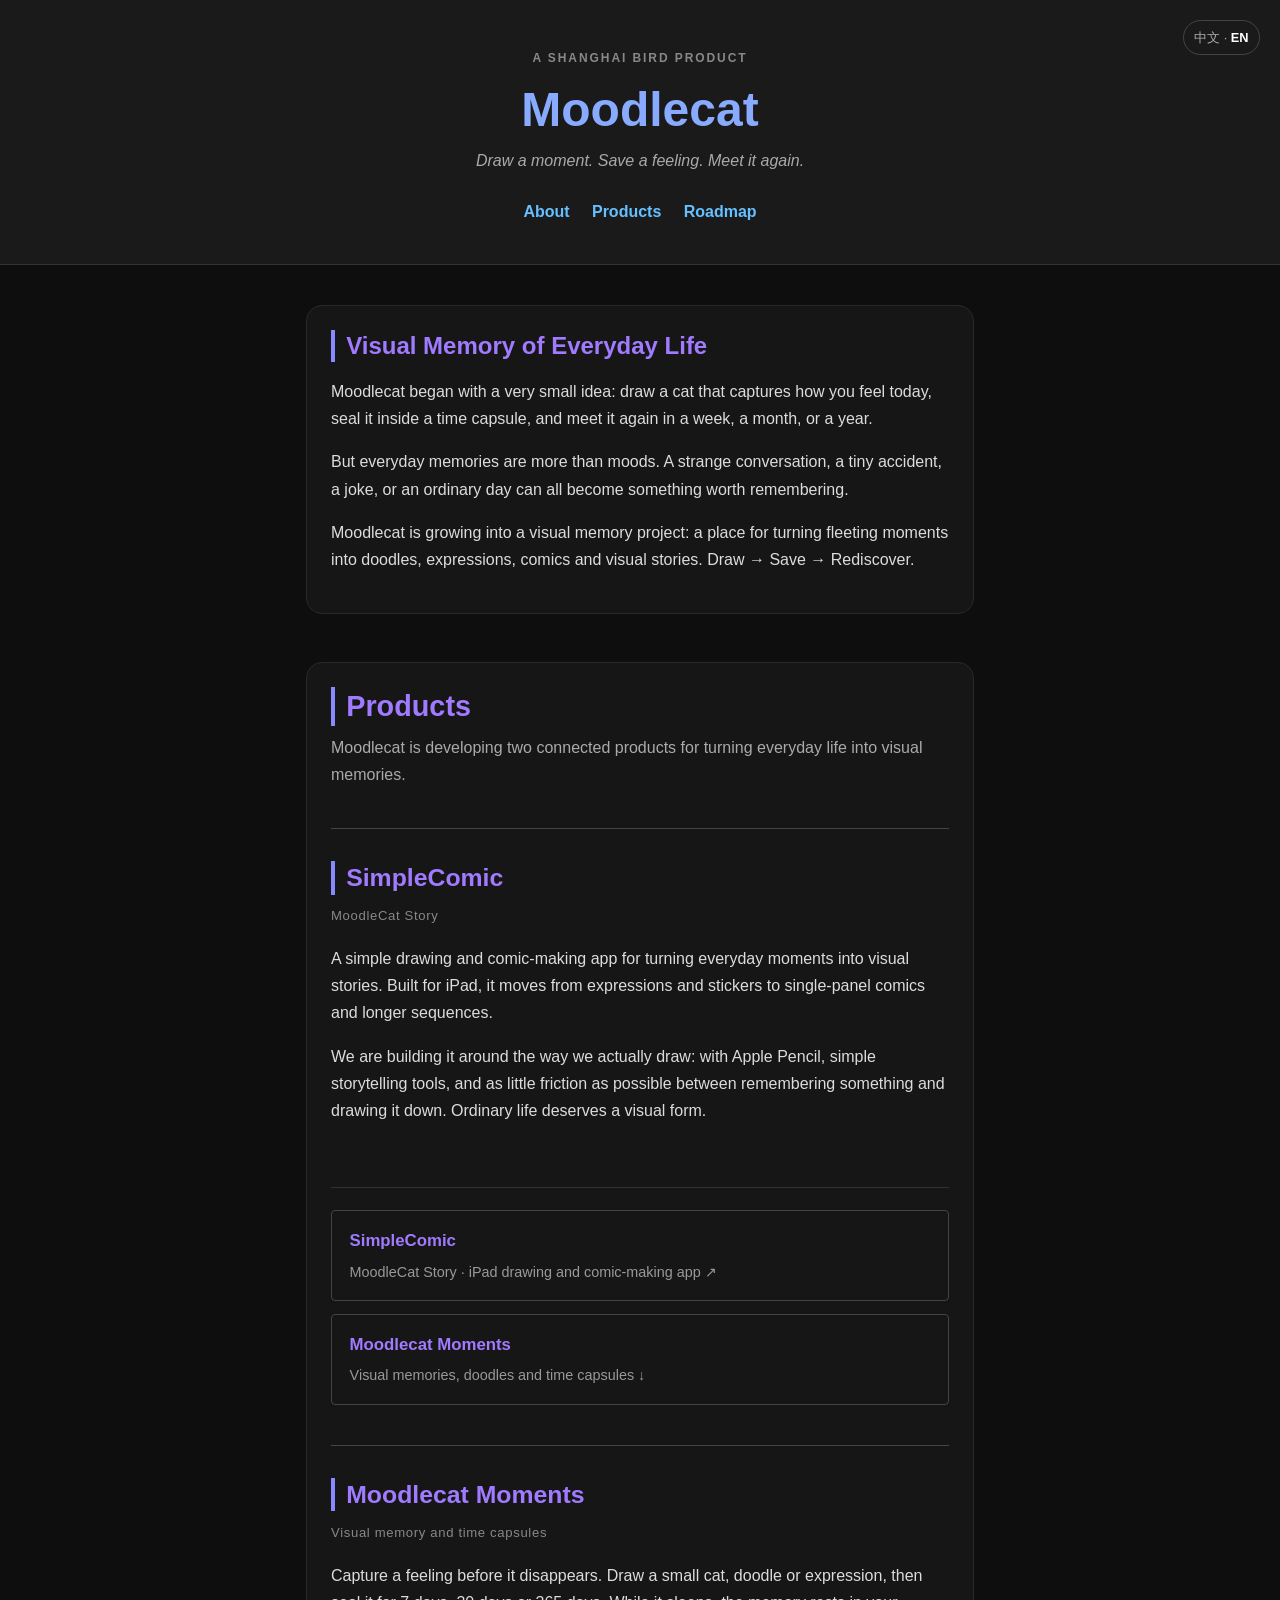
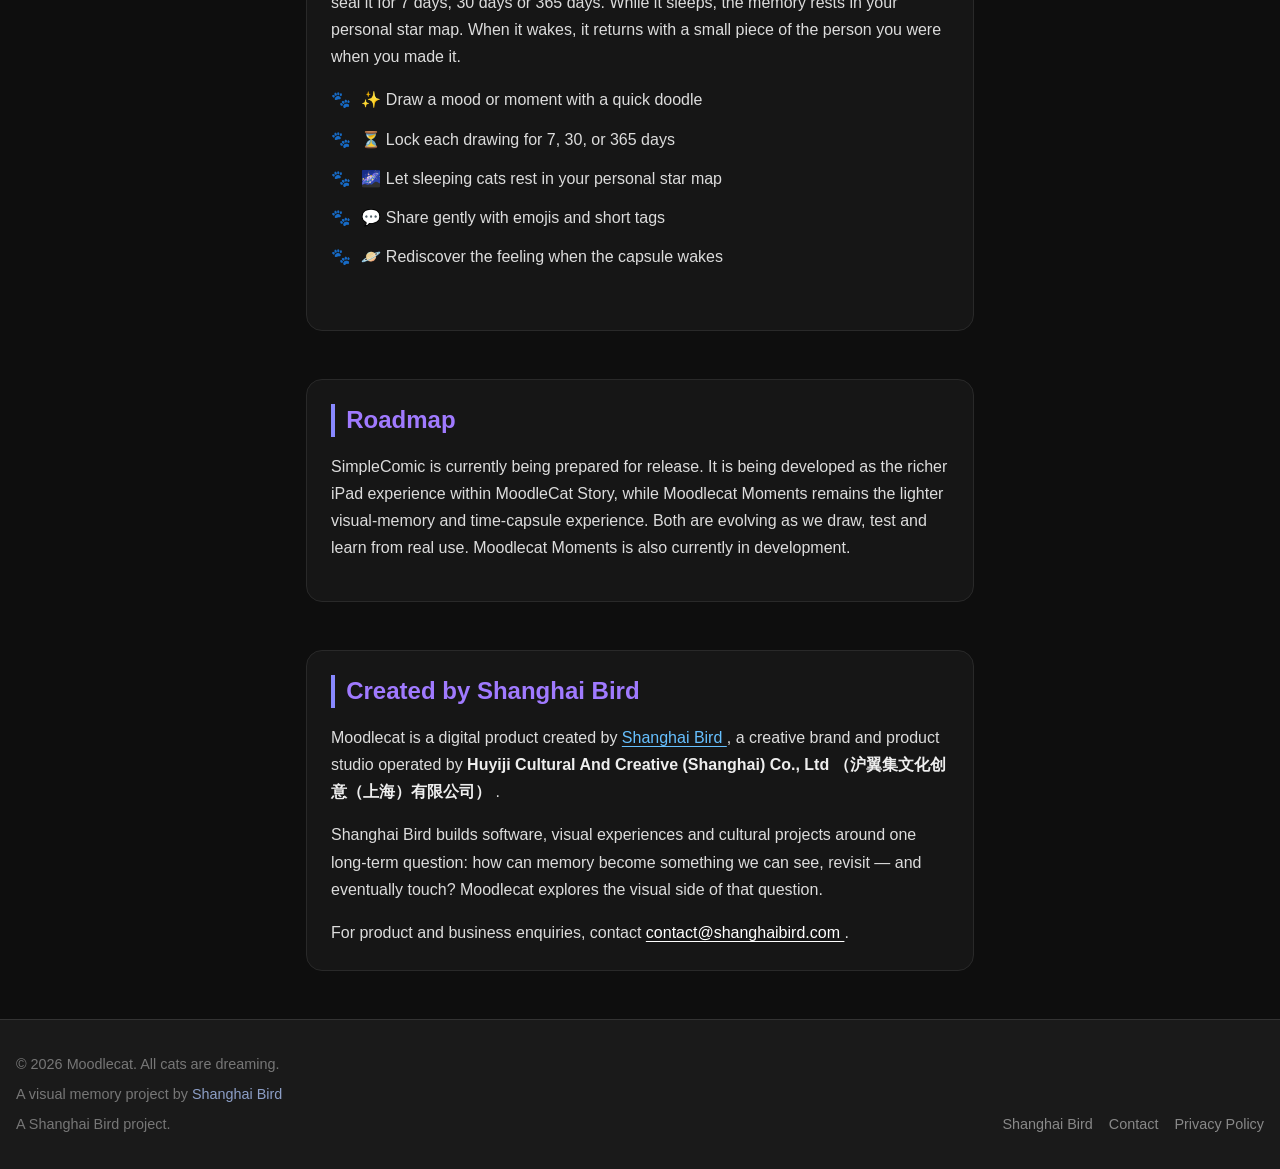
==== commit 15fdd4a7: "Persist language choice across SimpleComic pages" ====
--- a/index.html
+++ b/index.html
@@ -401,6 +401,7 @@
     // Language toggle logic. English is the initial language.
     (function () {
       var currentLang = "en";
+      var languageStorageKey = "moodlecat.language";
       var switchButton = document.getElementById("lang-switch");
       var zhElements = document.querySelectorAll(".zh");
       var enElements = document.querySelectorAll(".en");
@@ -409,8 +410,24 @@
         return;
       }
 
+      function getSavedLanguage() {
+        try {
+          var savedLanguage = window.localStorage.getItem(languageStorageKey);
+          return savedLanguage === "zh" || savedLanguage === "en"
+            ? savedLanguage
+            : "en";
+        } catch (error) {
+          return "en";
+        }
+      }
+
       function setLanguage(lang) {
         currentLang = lang;
+        try {
+          window.localStorage.setItem(languageStorageKey, lang);
+        } catch (error) {
+          // Continue using the selected language for this page if storage is unavailable.
+        }
         document.documentElement.lang = lang === "zh" ? "zh-CN" : "en";
         document.body.classList.toggle("lang-en", lang === "en");
         document.body.classList.toggle("lang-zh", lang === "zh");
@@ -431,7 +448,7 @@
         switchButton.querySelector(".en-label").classList.toggle("active", lang === "en");
       }
 
-      setLanguage("en");
+      setLanguage(getSavedLanguage());
       switchButton.addEventListener("click", function () {
         setLanguage(currentLang === "en" ? "zh" : "en");
       });
--- a/styles.css
+++ b/styles.css
@@ -39,12 +39,48 @@
 
 /* Header */
 header {
+  position: relative;
   padding: 3rem 1rem 2.4rem;
 
   text-align: center;
 
   background: #1a1a1a;
   border-bottom: 1px solid #333;
+}
+
+.lang-switch-btn {
+  position: absolute;
+  top: 1.25rem;
+  right: 1.25rem;
+
+  padding: 0.35rem 0.65rem;
+
+  color: #aaa;
+  background: transparent;
+  border: 1px solid #444;
+  border-radius: 999px;
+
+  font: inherit;
+  font-size: 0.8rem;
+  cursor: pointer;
+}
+
+.lang-switch-btn:hover {
+  color: #fff;
+  border-color: #777;
+}
+
+.lang-switch-btn .active {
+  color: #fff;
+  font-weight: 700;
+}
+
+.lang-en .zh {
+  display: none;
+}
+
+.lang-zh .en {
+  display: none;
 }
 
 .product-owner {
@@ -64,6 +100,48 @@
 
 .product-owner a:hover {
   color: #b7b7b7;
+}
+
+.product-kicker {
+  margin-top: -0.45rem;
+  margin-bottom: 1rem;
+
+  color: #888;
+  font-size: 0.82rem;
+  letter-spacing: 0.05em;
+}
+
+.simplecomic-page {
+  width: min(700px, 100%);
+  min-height: 100vh;
+  margin: 0 auto;
+  padding: 3rem 1rem 4rem;
+}
+
+.simplecomic-lang {
+  position: fixed;
+  top: 1.25rem;
+  right: 1.25rem;
+}
+
+.simplecomic-back {
+  display: inline-block;
+  margin-bottom: 3rem;
+  color: #8d9fc7;
+  text-decoration: none;
+}
+
+.simplecomic-back:hover {
+  color: #c5d2ef;
+  text-decoration: underline;
+}
+
+.simplecomic-page h1 {
+  color: #88aaff;
+}
+
+.simplecomic-page h2 {
+  margin-top: 3rem;
 }
 
 h1 {
@@ -88,6 +166,7 @@
   display: flex;
   justify-content: center;
   flex-wrap: wrap;
+  align-items: center;
   gap: 0.75rem 1.4rem;
 }
 
@@ -100,6 +179,72 @@
 
 nav a:hover {
   text-decoration: underline;
+}
+
+.product-links {
+  display: grid;
+  gap: 0.8rem;
+  margin-top: 1.4rem;
+}
+
+.product-link-card {
+  display: grid;
+  gap: 0.25rem;
+  padding: 1rem 1.1rem;
+
+  color: #dcdcdc;
+  background: transparent;
+  border: 1px solid #444;
+  border-radius: 0.25rem;
+  text-decoration: none;
+}
+
+.product-link-card:hover {
+  background: #1c1c1c;
+  border-color: #777;
+  text-decoration: none;
+}
+
+.product-link-card strong {
+  color: #a07aff;
+  font-size: 1.05rem;
+}
+
+.product-link-card span {
+  color: #999;
+  font-size: 0.9rem;
+}
+
+.product-subsection {
+  margin-top: 2.5rem;
+  padding-top: 2rem;
+  padding-bottom: 1.5rem;
+
+  border-top: 1px solid #444;
+}
+
+.products-title {
+  margin-bottom: 0.5rem;
+  font-size: 1.8rem;
+}
+
+.products-intro {
+  color: #aaa;
+}
+
+.product-name {
+  font-size: 1.55rem;
+}
+
+.product-subsection .product-kicker {
+  margin-top: -0.35rem;
+  margin-bottom: 1.1rem;
+}
+
+.product-subsection + .product-links {
+  margin-top: 1.4rem;
+  padding-top: 1.4rem;
+  border-top: 1px solid #333;
 }
 
 /* Main content */
@@ -174,10 +319,10 @@
 
 /* Section cards */
 #about,
-#features,
-#community,
+#products,
 #studio,
-#join {
+#roadmap,
+#about-brand {
   padding: 1.5rem;
 
   background: #161616;
@@ -185,14 +330,8 @@
   border-radius: 16px;
 }
 
-#studio {
-  background:
-    linear-gradient(
-      145deg,
-      rgba(136, 136, 255, 0.08),
-      rgba(102, 192, 255, 0.04)
-    ),
-    #161616;
+#products {
+  background: #161616;
 }
 
 #studio strong {
@@ -200,11 +339,11 @@
 }
 
 /* Coming soon section */
-#join {
-  text-align: center;
-}
-
-#join h2 {
+#roadmap {
+  text-align: left;
+}
+
+#roadmap h2 {
   display: inline-block;
 }
 
@@ -315,6 +454,11 @@
     padding: 2.2rem 1rem 1.8rem;
   }
 
+  .lang-switch-btn {
+    top: 1rem;
+    right: 1rem;
+  }
+
   h1 {
     font-size: 2.15rem;
   }
@@ -340,10 +484,9 @@
   }
 
   #about,
-  #features,
-  #community,
-  #studio,
-  #join {
+  #products,
+  #roadmap,
+  #about-brand {
     padding: 1.2rem;
     border-radius: 14px;
   }
